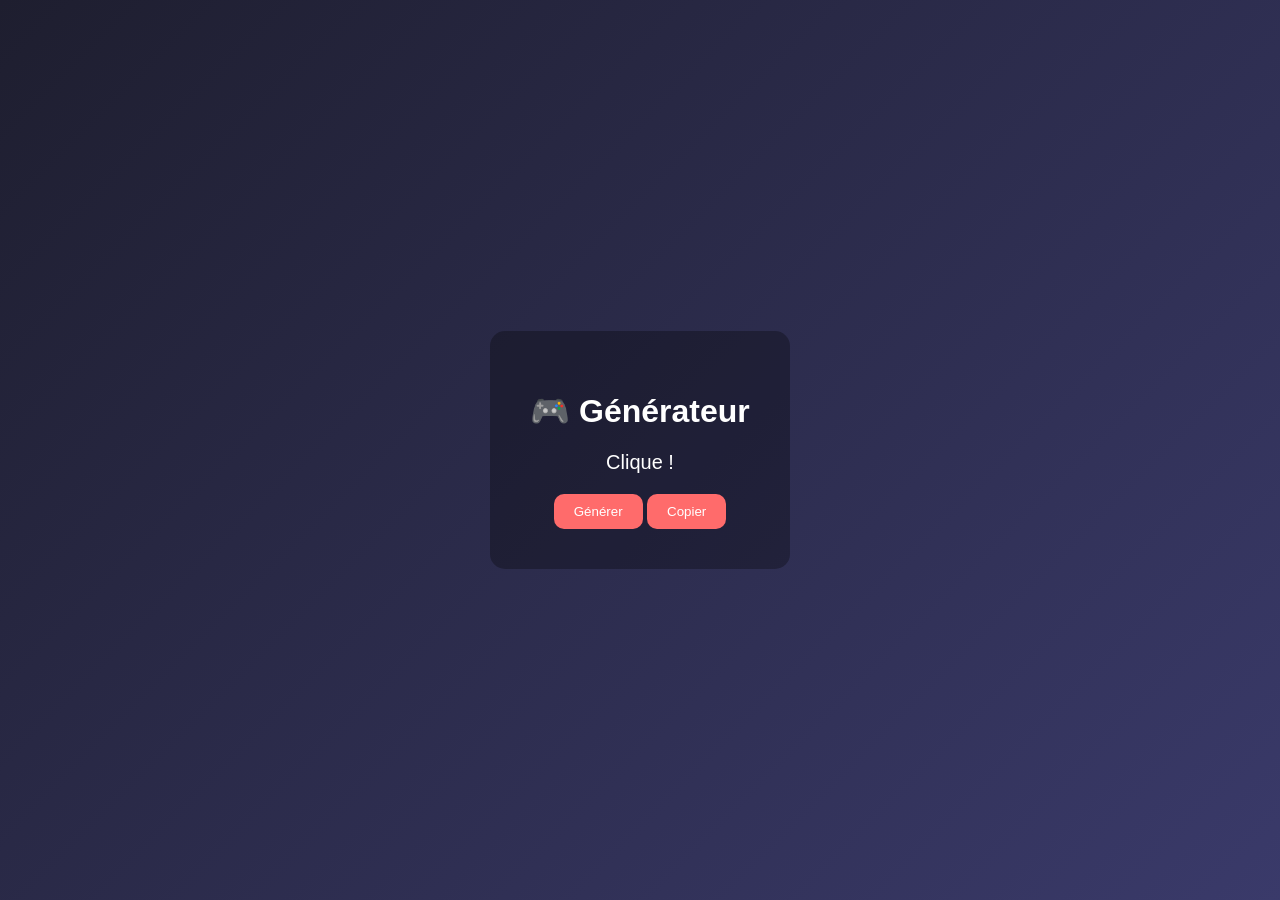
==== index.html @ a1f5998e "Add files via upload" ====
<!DOCTYPE html>
<html lang="fr">
<head>
  <meta charset="UTF-8">
  <title>Générateur d'idées</title>

  <style>
    body {
      margin: 0;
      font-family: Arial, sans-serif;
      background: linear-gradient(135deg, #1e1e2f, #3a3a6a);
      color: white;
      display: flex;
      align-items: center;
      justify-content: center;
      height: 100vh;
      text-align: center;
    }

    .container {
      background: rgba(0,0,0,0.3);
      padding: 40px;
      border-radius: 15px;
    }

    #idea {
      font-size: 20px;
      margin: 20px 0;
    }

    button {
      padding: 10px 20px;
      border: none;
      border-radius: 10px;
      background: #ff6b6b;
      color: white;
      cursor: pointer;
    }
  </style>
</head>

<body>

<div class="container">
  <h1>🎮 Générateur</h1>
  <div id="idea">Clique !</div>
  <button onclick="generateIdea()">Générer</button>
  <button onclick="copyIdea()">Copier</button>
</div>

<script>
function generateIdea() {
  const idea = "Un jeu de gestion avec des zombies 🔥";
  const element = document.getElementById("idea");

  element.style.opacity = 0;

  setTimeout(() => {
    element.textContent = idea;
    element.style.opacity = 1;
  }, 200);
}
function copyIdea() {
  const text = document.getElementById("idea").textContent;
  navigator.clipboard.writeText(text);
  alert("Copié !");
}
</script>

</body>
</html>
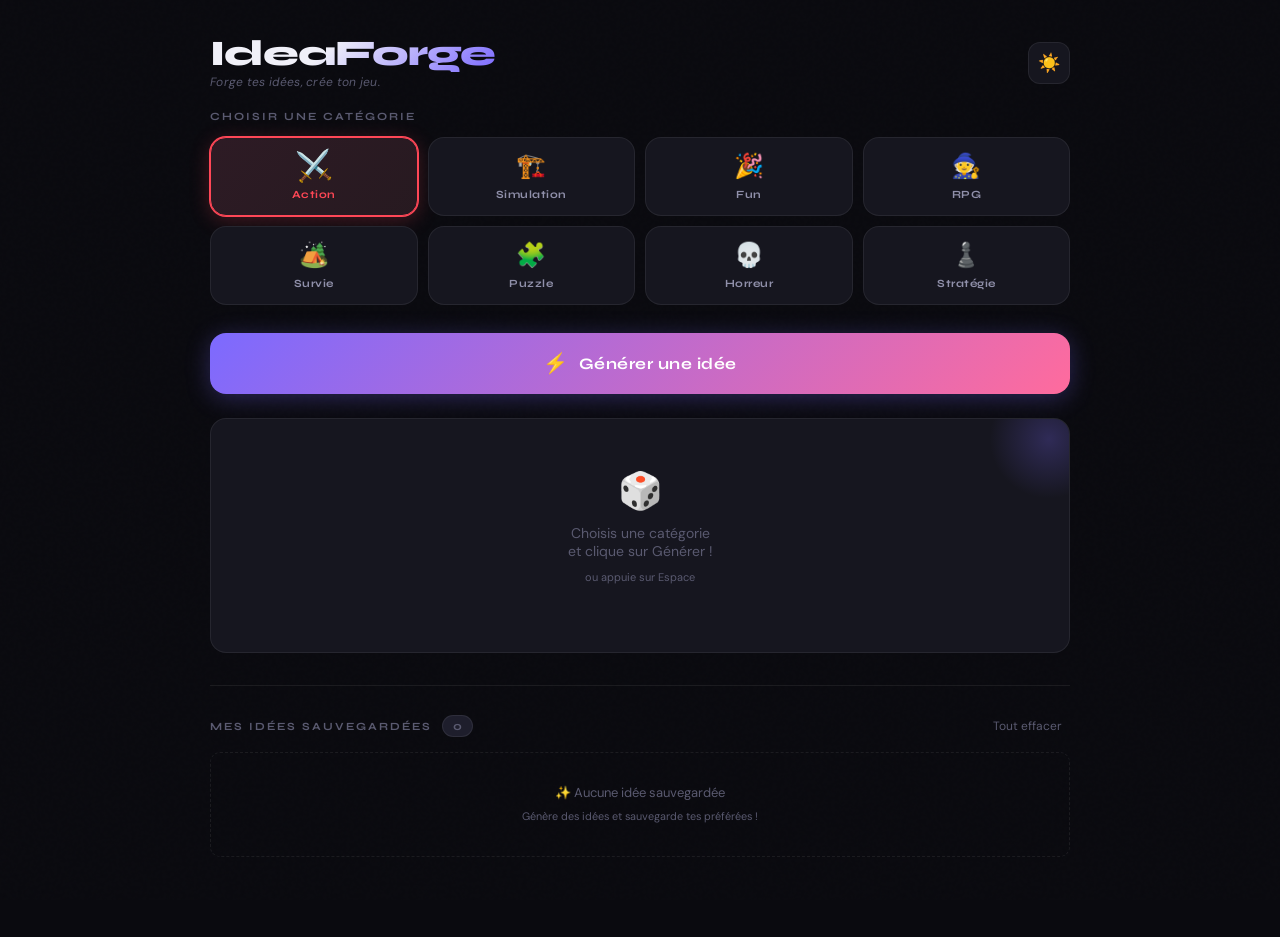
==== commit d30b6429: "Add files via upload" ====
--- a/index.html
+++ b/index.html
@@ -1,71 +1,85 @@
-<!DOCTYPE html>
-<html lang="fr">
-<head>
-  <meta charset="UTF-8">
-  <title>Générateur d'idées</title>
-
-  <style>
-    body {
-      margin: 0;
-      font-family: Arial, sans-serif;
-      background: linear-gradient(135deg, #1e1e2f, #3a3a6a);
-      color: white;
-      display: flex;
-      align-items: center;
-      justify-content: center;
-      height: 100vh;
-      text-align: center;
-    }
-
-    .container {
-      background: rgba(0,0,0,0.3);
-      padding: 40px;
-      border-radius: 15px;
-    }
-
-    #idea {
-      font-size: 20px;
-      margin: 20px 0;
-    }
-
-    button {
-      padding: 10px 20px;
-      border: none;
-      border-radius: 10px;
-      background: #ff6b6b;
-      color: white;
-      cursor: pointer;
-    }
-  </style>
-</head>
-
-<body>
-
-<div class="container">
-  <h1>🎮 Générateur</h1>
-  <div id="idea">Clique !</div>
-  <button onclick="generateIdea()">Générer</button>
-  <button onclick="copyIdea()">Copier</button>
-</div>
-
-<script>
-function generateIdea() {
-  const idea = "Un jeu de gestion avec des zombies 🔥";
-  const element = document.getElementById("idea");
-
-  element.style.opacity = 0;
-
-  setTimeout(() => {
-    element.textContent = idea;
-    element.style.opacity = 1;
-  }, 200);
-}
-function copyIdea() {
-  const text = document.getElementById("idea").textContent;
-  navigator.clipboard.writeText(text);
-  alert("Copié !");
-}
-</script>
-
-</body>
-</html>+<!DOCTYPE html>
+<html lang="fr" data-theme="dark">
+<head>
+  <meta charset="UTF-8">
+  <meta name="viewport" content="width=device-width, initial-scale=1.0">
+  <meta name="description" content="Génère des idées de jeux uniques et variées. Forge tes idées, crée ton jeu.">
+  <title>IdeaForge — Générateur d'idées de jeux</title>
+  <link rel="stylesheet" href="style.css">
+</head>
+<body>
+
+<!-- Particle layer -->
+<div class="particles" id="particles" aria-hidden="true"></div>
+
+<!-- App wrapper -->
+<div class="app">
+
+  <!-- ── HEADER ─────────────────────────────── -->
+  <header class="header">
+    <div class="logo">
+      <span class="logo-title">IdeaForge</span>
+      <span class="logo-slogan">Forge tes idées, crée ton jeu.</span>
+    </div>
+    <div class="header-actions">
+      <button class="btn-icon" id="btn-theme" title="Changer le thème" aria-label="Basculer thème">🌙</button>
+    </div>
+  </header>
+
+  <!-- ── CATEGORIES ────────────────────────── -->
+  <div class="section-label">Choisir une catégorie</div>
+  <div class="categories" id="categories-grid" role="group" aria-label="Catégories de jeux">
+    <!-- Injected by JS -->
+  </div>
+
+  <!-- ── GENERATE BUTTON ───────────────────── -->
+  <div class="generate-zone">
+    <button class="btn-generate" id="btn-generate" aria-label="Générer une idée">
+      <span class="btn-inner">
+        <span class="spark">⚡</span>
+        Générer une idée
+      </span>
+    </button>
+  </div>
+
+  <!-- ── IDEA CARD ──────────────────────────── -->
+  <div class="idea-card" id="idea-card" role="region" aria-label="Idée générée" aria-live="polite">
+    <div id="idea-placeholder" class="idea-placeholder">
+      <span class="idea-placeholder-icon">🎲</span>
+      <p>Choisis une catégorie<br>et clique sur Générer !</p>
+      <small style="color:var(--text3); font-size:11px;">ou appuie sur Espace</small>
+    </div>
+    <div id="idea-content" class="idea-content">
+      <!-- Injected by JS -->
+    </div>
+    <div id="action-buttons" style="display:flex; gap:10px; flex-wrap:wrap;">
+      <!-- Injected by JS -->
+    </div>
+  </div>
+
+  <!-- ── SAVED IDEAS ────────────────────────── -->
+  <section class="saved-section" aria-label="Idées sauvegardées">
+    <hr class="divider">
+    <div class="saved-header">
+      <div style="display:flex; align-items:center; gap:10px;">
+        <span class="section-label" style="margin-bottom:0">Mes idées sauvegardées</span>
+        <span class="saved-count" id="saved-count">0</span>
+      </div>
+      <button class="btn-clear" id="btn-clear-saved" aria-label="Tout effacer">Tout effacer</button>
+    </div>
+    <div class="saved-list" id="saved-list" role="list">
+      <!-- Injected by JS -->
+    </div>
+  </section>
+
+</div>
+
+<!-- Toast container -->
+<div class="toast-container" id="toast-container" aria-live="assertive" aria-atomic="true"></div>
+
+<!-- Scripts -->
+<script src="data.js"></script>
+<script src="app.js"></script>
+
+</body>
+</html>
--- a/style.css
+++ b/style.css
@@ -0,0 +1,698 @@
+/* ═══════════════════════════════════════════════
+   IDEAFORGE — STYLES
+   ═══════════════════════════════════════════════ */
+
+@import url('https://fonts.googleapis.com/css2?family=Syne:wght@400;600;700;800&family=DM+Sans:ital,opsz,wght@0,9..40,300;0,9..40,400;0,9..40,500;1,9..40,300&display=swap');
+
+/* ── RESET & BASE ─────────────────────────────── */
+*, *::before, *::after { box-sizing: border-box; margin: 0; padding: 0; }
+
+:root {
+  --bg: #0a0a0f;
+  --bg2: #111118;
+  --bg3: #1a1a25;
+  --surface: #16161f;
+  --surface2: #1e1e2c;
+  --border: rgba(255,255,255,0.07);
+  --text: #f0f0f8;
+  --text2: #9090aa;
+  --text3: #5a5a70;
+  --accent: #7c6aff;
+  --accent2: #ff6b9d;
+  --accent-glow: rgba(124,106,255,0.25);
+  --radius: 16px;
+  --radius-sm: 10px;
+  --shadow: 0 8px 32px rgba(0,0,0,0.4);
+  --transition: all 0.25s cubic-bezier(0.4, 0, 0.2, 1);
+}
+
+[data-theme="light"] {
+  --bg: #f2f2fa;
+  --bg2: #e8e8f4;
+  --bg3: #dcdcee;
+  --surface: #ffffff;
+  --surface2: #f5f5ff;
+  --border: rgba(0,0,0,0.08);
+  --text: #0f0f1a;
+  --text2: #5a5a78;
+  --text3: #9a9ab8;
+  --accent-glow: rgba(124,106,255,0.12);
+  --shadow: 0 8px 32px rgba(0,0,0,0.1);
+}
+
+html { scroll-behavior: smooth; }
+
+body {
+  font-family: 'DM Sans', sans-serif;
+  background: var(--bg);
+  color: var(--text);
+  min-height: 100vh;
+  overflow-x: hidden;
+  transition: background 0.4s ease, color 0.4s ease;
+}
+
+/* ── NOISE OVERLAY ───────────────────────────── */
+body::before {
+  content: '';
+  position: fixed;
+  inset: 0;
+  background-image: url("data:image/svg+xml,%3Csvg viewBox='0 0 256 256' xmlns='http://www.w3.org/2000/svg'%3E%3Cfilter id='noise'%3E%3CfeTurbulence type='fractalNoise' baseFrequency='0.9' numOctaves='4' stitchTiles='stitch'/%3E%3C/filter%3E%3Crect width='100%25' height='100%25' filter='url(%23noise)' opacity='0.03'/%3E%3C/svg%3E");
+  pointer-events: none;
+  z-index: 0;
+  opacity: 0.4;
+}
+
+/* ── SCROLLBAR ───────────────────────────────── */
+::-webkit-scrollbar { width: 6px; }
+::-webkit-scrollbar-track { background: var(--bg); }
+::-webkit-scrollbar-thumb { background: var(--border); border-radius: 99px; }
+
+/* ── LAYOUT ──────────────────────────────────── */
+.app {
+  max-width: 900px;
+  margin: 0 auto;
+  padding: 0 20px 80px;
+  position: relative;
+  z-index: 1;
+}
+
+/* ── HEADER ──────────────────────────────────── */
+.header {
+  padding: 36px 0 20px;
+  display: flex;
+  align-items: center;
+  justify-content: space-between;
+  gap: 16px;
+}
+
+.logo {
+  display: flex;
+  flex-direction: column;
+  gap: 2px;
+}
+
+.logo-title {
+  font-family: 'Syne', sans-serif;
+  font-weight: 800;
+  font-size: clamp(26px, 5vw, 36px);
+  letter-spacing: -1px;
+  line-height: 1;
+  background: linear-gradient(135deg, var(--text) 40%, var(--accent));
+  -webkit-background-clip: text;
+  -webkit-text-fill-color: transparent;
+  background-clip: text;
+}
+
+.logo-slogan {
+  font-size: 12px;
+  color: var(--text3);
+  font-style: italic;
+  letter-spacing: 0.3px;
+}
+
+.header-actions {
+  display: flex;
+  gap: 10px;
+  align-items: center;
+}
+
+.btn-icon {
+  width: 42px;
+  height: 42px;
+  border-radius: 12px;
+  border: 1px solid var(--border);
+  background: var(--surface);
+  color: var(--text2);
+  cursor: pointer;
+  display: flex;
+  align-items: center;
+  justify-content: center;
+  font-size: 18px;
+  transition: var(--transition);
+}
+
+.btn-icon:hover {
+  background: var(--surface2);
+  color: var(--text);
+  border-color: var(--accent);
+  transform: translateY(-1px);
+}
+
+/* ── CATEGORIES ──────────────────────────────── */
+.section-label {
+  font-family: 'Syne', sans-serif;
+  font-size: 11px;
+  font-weight: 700;
+  letter-spacing: 2px;
+  text-transform: uppercase;
+  color: var(--text3);
+  margin-bottom: 14px;
+}
+
+.categories {
+  display: grid;
+  grid-template-columns: repeat(4, 1fr);
+  gap: 10px;
+  margin-bottom: 28px;
+}
+
+.category-card {
+  background: var(--surface);
+  border: 1px solid var(--border);
+  border-radius: var(--radius);
+  padding: 14px 10px;
+  cursor: pointer;
+  transition: var(--transition);
+  text-align: center;
+  position: relative;
+  overflow: hidden;
+  user-select: none;
+}
+
+.category-card::before {
+  content: '';
+  position: absolute;
+  inset: 0;
+  background: var(--cat-bg, transparent);
+  opacity: 0;
+  transition: opacity 0.3s ease;
+  border-radius: inherit;
+}
+
+.category-card:hover::before,
+.category-card.active::before {
+  opacity: 0.1;
+}
+
+.category-card.active {
+  border-color: var(--cat-color, var(--accent));
+  box-shadow: 0 0 0 1px var(--cat-color, var(--accent)), 0 4px 20px var(--cat-glow, var(--accent-glow));
+}
+
+.category-card:hover {
+  transform: translateY(-2px);
+  border-color: var(--cat-color, var(--accent));
+}
+
+.category-emoji {
+  font-size: 24px;
+  display: block;
+  margin-bottom: 6px;
+  transition: transform 0.3s ease;
+}
+
+.category-card:hover .category-emoji,
+.category-card.active .category-emoji {
+  transform: scale(1.2) rotate(-5deg);
+}
+
+.category-label {
+  font-family: 'Syne', sans-serif;
+  font-size: 11px;
+  font-weight: 700;
+  color: var(--text2);
+  letter-spacing: 0.5px;
+}
+
+.category-card.active .category-label {
+  color: var(--cat-color, var(--accent));
+}
+
+/* ── GENERATE BUTTON ─────────────────────────── */
+.generate-zone {
+  margin-bottom: 24px;
+}
+
+.btn-generate {
+  width: 100%;
+  padding: 18px 28px;
+  border-radius: var(--radius);
+  border: none;
+  background: linear-gradient(135deg, var(--accent), var(--accent2));
+  color: white;
+  font-family: 'Syne', sans-serif;
+  font-size: 16px;
+  font-weight: 700;
+  letter-spacing: 0.5px;
+  cursor: pointer;
+  position: relative;
+  overflow: hidden;
+  transition: var(--transition);
+  box-shadow: 0 4px 24px rgba(124, 106, 255, 0.3);
+}
+
+.btn-generate::before {
+  content: '';
+  position: absolute;
+  top: 0; left: -100%;
+  width: 100%; height: 100%;
+  background: linear-gradient(90deg, transparent, rgba(255,255,255,0.15), transparent);
+  transition: left 0.5s ease;
+}
+
+.btn-generate:hover::before {
+  left: 100%;
+}
+
+.btn-generate:hover {
+  transform: translateY(-2px);
+  box-shadow: 0 8px 36px rgba(124, 106, 255, 0.45);
+}
+
+.btn-generate:active {
+  transform: translateY(0);
+}
+
+.btn-generate.loading {
+  opacity: 0.7;
+  pointer-events: none;
+}
+
+.btn-generate .btn-inner {
+  display: flex;
+  align-items: center;
+  justify-content: center;
+  gap: 10px;
+}
+
+.btn-generate .spark {
+  font-size: 20px;
+  animation: spin-spark 3s linear infinite;
+}
+
+@keyframes spin-spark {
+  0%, 100% { transform: rotate(0deg) scale(1); }
+  50% { transform: rotate(180deg) scale(1.2); }
+}
+
+/* ── IDEA CARD ───────────────────────────────── */
+.idea-card {
+  background: var(--surface);
+  border: 1px solid var(--border);
+  border-radius: var(--radius);
+  padding: 28px;
+  margin-bottom: 24px;
+  min-height: 160px;
+  display: flex;
+  flex-direction: column;
+  justify-content: space-between;
+  gap: 20px;
+  position: relative;
+  overflow: hidden;
+  transition: var(--transition);
+}
+
+.idea-card.has-idea {
+  border-color: rgba(124,106,255,0.2);
+  box-shadow: 0 4px 32px var(--accent-glow);
+}
+
+.idea-card::after {
+  content: '';
+  position: absolute;
+  top: -40px; right: -40px;
+  width: 120px; height: 120px;
+  border-radius: 50%;
+  background: radial-gradient(circle, var(--accent-glow) 0%, transparent 70%);
+  pointer-events: none;
+}
+
+.idea-placeholder {
+  display: flex;
+  flex-direction: column;
+  align-items: center;
+  justify-content: center;
+  height: 100%;
+  gap: 10px;
+  color: var(--text3);
+  font-size: 14px;
+  text-align: center;
+  padding: 20px;
+}
+
+.idea-placeholder-icon {
+  font-size: 36px;
+  animation: float 3s ease-in-out infinite;
+}
+
+@keyframes float {
+  0%, 100% { transform: translateY(0); }
+  50% { transform: translateY(-8px); }
+}
+
+.idea-content {
+  display: none;
+}
+
+.idea-content.visible {
+  display: block;
+  animation: idea-enter 0.5s cubic-bezier(0.34, 1.56, 0.64, 1) forwards;
+}
+
+@keyframes idea-enter {
+  from { opacity: 0; transform: translateY(16px) scale(0.97); }
+  to { opacity: 1; transform: translateY(0) scale(1); }
+}
+
+.idea-badge {
+  display: inline-flex;
+  align-items: center;
+  gap: 6px;
+  padding: 4px 12px;
+  border-radius: 99px;
+  font-size: 11px;
+  font-weight: 700;
+  font-family: 'Syne', sans-serif;
+  letter-spacing: 0.5px;
+  text-transform: uppercase;
+  background: var(--cat-glow-badge, var(--accent-glow));
+  color: var(--cat-color-badge, var(--accent));
+  border: 1px solid var(--cat-color-badge, var(--accent));
+  margin-bottom: 14px;
+}
+
+.idea-text {
+  font-size: clamp(15px, 2.5vw, 17px);
+  line-height: 1.65;
+  color: var(--text);
+}
+
+.idea-text strong {
+  color: var(--accent);
+  font-weight: 600;
+}
+
+.idea-tags {
+  display: flex;
+  flex-wrap: wrap;
+  gap: 8px;
+  margin-top: 14px;
+}
+
+.idea-tag {
+  padding: 4px 10px;
+  border-radius: 8px;
+  background: var(--bg3);
+  border: 1px solid var(--border);
+  font-size: 11px;
+  color: var(--text2);
+}
+
+.idea-actions {
+  display: flex;
+  gap: 10px;
+  align-items: center;
+  flex-wrap: wrap;
+}
+
+.btn-action {
+  display: flex;
+  align-items: center;
+  gap: 7px;
+  padding: 9px 16px;
+  border-radius: var(--radius-sm);
+  border: 1px solid var(--border);
+  background: var(--surface2);
+  color: var(--text2);
+  font-size: 13px;
+  font-family: 'DM Sans', sans-serif;
+  font-weight: 500;
+  cursor: pointer;
+  transition: var(--transition);
+}
+
+.btn-action:hover {
+  background: var(--bg3);
+  color: var(--text);
+  border-color: var(--accent);
+  transform: translateY(-1px);
+}
+
+.btn-action.liked {
+  background: rgba(255, 75, 75, 0.1);
+  border-color: #ff4b4b;
+  color: #ff4b4b;
+}
+
+.btn-action.saved {
+  background: rgba(124, 106, 255, 0.1);
+  border-color: var(--accent);
+  color: var(--accent);
+}
+
+.like-count {
+  font-weight: 700;
+  min-width: 16px;
+}
+
+/* ── SAVED IDEAS ─────────────────────────────── */
+.saved-section {
+  margin-top: 32px;
+}
+
+.saved-header {
+  display: flex;
+  align-items: center;
+  justify-content: space-between;
+  margin-bottom: 14px;
+}
+
+.saved-count {
+  background: var(--surface2);
+  border: 1px solid var(--border);
+  padding: 3px 10px;
+  border-radius: 99px;
+  font-size: 12px;
+  color: var(--text3);
+  font-family: 'Syne', sans-serif;
+  font-weight: 700;
+}
+
+.btn-clear {
+  background: none;
+  border: none;
+  color: var(--text3);
+  font-size: 12px;
+  cursor: pointer;
+  font-family: 'DM Sans', sans-serif;
+  transition: color 0.2s;
+  padding: 4px 8px;
+  border-radius: 6px;
+}
+
+.btn-clear:hover { color: #ff4b4b; }
+
+.saved-list {
+  display: flex;
+  flex-direction: column;
+  gap: 10px;
+}
+
+.saved-item {
+  background: var(--surface);
+  border: 1px solid var(--border);
+  border-radius: var(--radius-sm);
+  padding: 14px 18px;
+  display: flex;
+  align-items: center;
+  gap: 14px;
+  transition: var(--transition);
+  animation: slide-in 0.3s ease forwards;
+}
+
+@keyframes slide-in {
+  from { opacity: 0; transform: translateX(-12px); }
+  to { opacity: 1; transform: translateX(0); }
+}
+
+.saved-item:hover {
+  border-color: rgba(124,106,255,0.3);
+  transform: translateX(4px);
+}
+
+.saved-item-emoji {
+  font-size: 20px;
+  flex-shrink: 0;
+}
+
+.saved-item-text {
+  flex: 1;
+  font-size: 13px;
+  color: var(--text2);
+  line-height: 1.4;
+}
+
+.saved-item-text strong {
+  color: var(--text);
+  font-weight: 500;
+}
+
+.saved-item-likes {
+  font-size: 12px;
+  color: var(--text3);
+  display: flex;
+  align-items: center;
+  gap: 4px;
+  flex-shrink: 0;
+}
+
+.saved-item-delete {
+  background: none;
+  border: none;
+  color: var(--text3);
+  cursor: pointer;
+  font-size: 14px;
+  padding: 4px;
+  border-radius: 6px;
+  transition: color 0.2s, background 0.2s;
+  flex-shrink: 0;
+}
+
+.saved-item-delete:hover {
+  color: #ff4b4b;
+  background: rgba(255, 75, 75, 0.1);
+}
+
+.saved-empty {
+  text-align: center;
+  color: var(--text3);
+  font-size: 13px;
+  padding: 28px;
+  border: 1px dashed var(--border);
+  border-radius: var(--radius-sm);
+  line-height: 1.8;
+}
+
+/* ── TOAST ───────────────────────────────────── */
+.toast-container {
+  position: fixed;
+  bottom: 28px;
+  left: 50%;
+  transform: translateX(-50%);
+  z-index: 1000;
+  display: flex;
+  flex-direction: column;
+  gap: 8px;
+  align-items: center;
+  pointer-events: none;
+}
+
+.toast {
+  background: var(--text);
+  color: var(--bg);
+  padding: 10px 20px;
+  border-radius: 99px;
+  font-size: 13px;
+  font-weight: 500;
+  white-space: nowrap;
+  animation: toast-in 0.3s cubic-bezier(0.34, 1.56, 0.64, 1) forwards;
+}
+
+.toast.hide {
+  animation: toast-out 0.3s ease forwards;
+}
+
+@keyframes toast-in {
+  from { opacity: 0; transform: translateY(16px) scale(0.9); }
+  to { opacity: 1; transform: translateY(0) scale(1); }
+}
+
+@keyframes toast-out {
+  to { opacity: 0; transform: translateY(-8px) scale(0.95); }
+}
+
+/* ── PARTICLES ───────────────────────────────── */
+.particles {
+  position: fixed;
+  inset: 0;
+  pointer-events: none;
+  z-index: 0;
+  overflow: hidden;
+}
+
+.particle {
+  position: absolute;
+  width: 2px;
+  height: 2px;
+  border-radius: 50%;
+  background: var(--accent);
+  opacity: 0;
+  animation: particle-float var(--dur) ease-in-out infinite var(--delay);
+}
+
+@keyframes particle-float {
+  0% { opacity: 0; transform: translateY(0) scale(0); }
+  20% { opacity: 0.6; transform: translateY(-20px) scale(1); }
+  80% { opacity: 0.3; transform: translateY(-80px) scale(0.8); }
+  100% { opacity: 0; transform: translateY(-120px) scale(0); }
+}
+
+/* ── PULSE ANIMATION on generate ─────────────── */
+@keyframes pulse-ring {
+  0% { transform: scale(1); opacity: 0.8; }
+  100% { transform: scale(1.8); opacity: 0; }
+}
+
+.btn-generate.pulsing::after {
+  content: '';
+  position: absolute;
+  inset: 0;
+  border-radius: inherit;
+  background: linear-gradient(135deg, var(--accent), var(--accent2));
+  animation: pulse-ring 0.6s ease-out forwards;
+}
+
+/* ── DIVIDER ─────────────────────────────────── */
+.divider {
+  border: none;
+  border-top: 1px solid var(--border);
+  margin: 28px 0;
+}
+
+/* ── RESPONSIVE ──────────────────────────────── */
+@media (max-width: 600px) {
+  .categories {
+    grid-template-columns: repeat(4, 1fr);
+    gap: 8px;
+  }
+
+  .category-card {
+    padding: 10px 6px;
+  }
+
+  .category-emoji {
+    font-size: 20px;
+  }
+
+  .category-label {
+    font-size: 9px;
+  }
+
+  .idea-card {
+    padding: 20px;
+  }
+
+  .idea-actions {
+    gap: 8px;
+  }
+
+  .btn-action {
+    padding: 8px 12px;
+    font-size: 12px;
+  }
+
+  .header {
+    padding: 24px 0 16px;
+  }
+}
+
+@media (max-width: 380px) {
+  .categories {
+    grid-template-columns: repeat(4, 1fr);
+    gap: 6px;
+  }
+
+  .category-label {
+    display: none;
+  }
+}
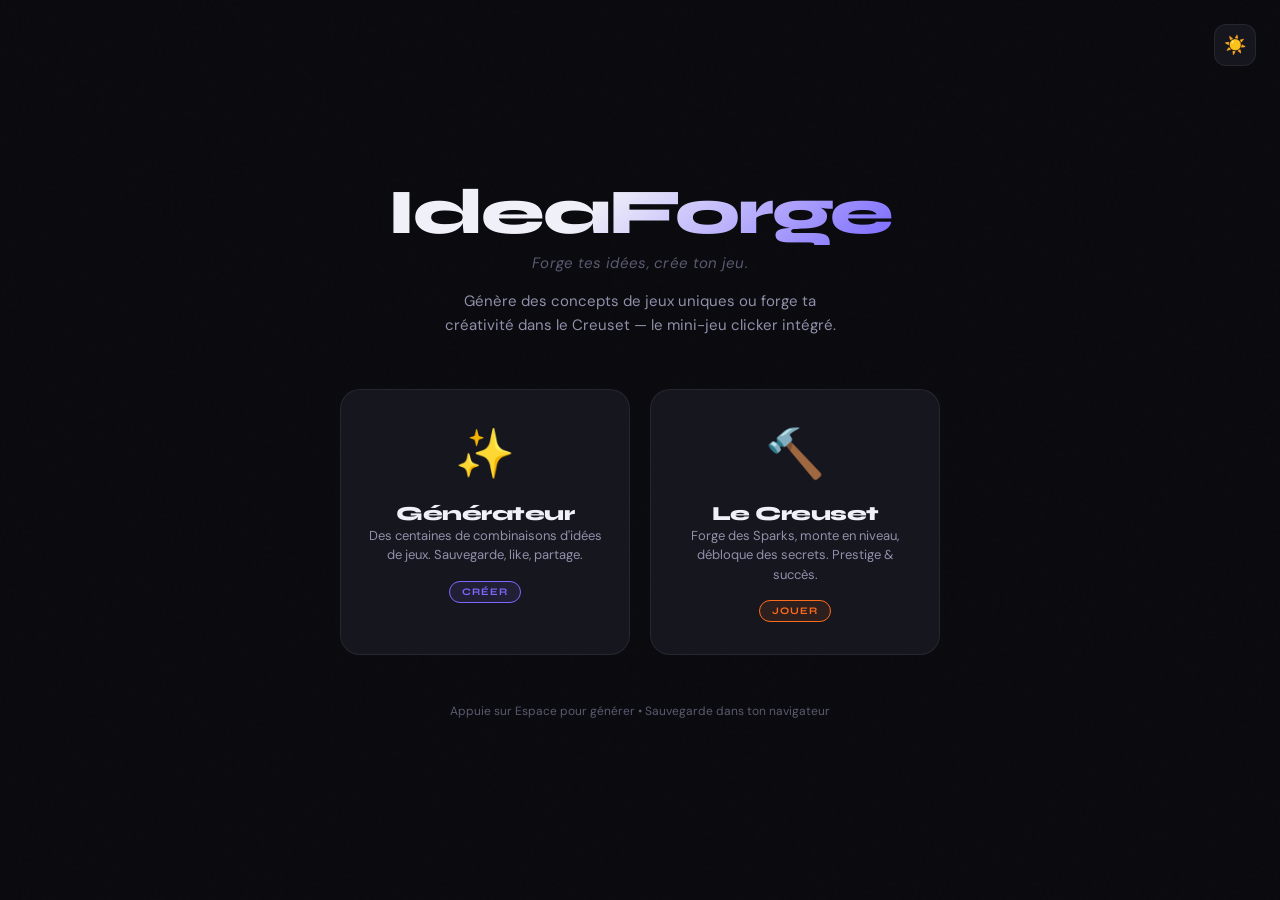
==== commit b734d031: "Add files via upload" ====
--- a/index.html
+++ b/index.html
@@ -3,83 +3,236 @@
 <head>
   <meta charset="UTF-8">
   <meta name="viewport" content="width=device-width, initial-scale=1.0">
-  <meta name="description" content="Génère des idées de jeux uniques et variées. Forge tes idées, crée ton jeu.">
-  <title>IdeaForge — Générateur d'idées de jeux</title>
+  <title>IdeaForge — Forge tes idées, crée ton jeu.</title>
   <link rel="stylesheet" href="style.css">
+  <style>
+    .home-wrap {
+      min-height: 100vh;
+      display: flex;
+      flex-direction: column;
+      align-items: center;
+      justify-content: center;
+      padding: 40px 20px;
+      position: relative;
+      z-index: 1;
+    }
+
+    .home-logo {
+      text-align: center;
+      margin-bottom: 16px;
+    }
+
+    .home-logo .logo-title {
+      font-size: clamp(38px, 8vw, 64px);
+      letter-spacing: -2px;
+    }
+
+    .home-logo .logo-slogan {
+      font-size: 15px;
+      margin-top: 6px;
+      display: block;
+    }
+
+    .home-subtitle {
+      color: var(--text2);
+      font-size: 15px;
+      text-align: center;
+      max-width: 420px;
+      line-height: 1.6;
+      margin-bottom: 52px;
+    }
+
+    .mode-grid {
+      display: grid;
+      grid-template-columns: 1fr 1fr;
+      gap: 20px;
+      width: 100%;
+      max-width: 600px;
+    }
+
+    .mode-card {
+      background: var(--surface);
+      border: 1px solid var(--border);
+      border-radius: 20px;
+      padding: 32px 24px;
+      cursor: pointer;
+      text-decoration: none;
+      display: flex;
+      flex-direction: column;
+      align-items: center;
+      gap: 16px;
+      text-align: center;
+      transition: all 0.3s cubic-bezier(0.34, 1.56, 0.64, 1);
+      position: relative;
+      overflow: hidden;
+    }
+
+    .mode-card::before {
+      content: '';
+      position: absolute;
+      inset: 0;
+      opacity: 0;
+      transition: opacity 0.3s ease;
+      border-radius: inherit;
+    }
+
+    .mode-card.generator::before {
+      background: linear-gradient(135deg, rgba(124,106,255,0.08), rgba(255,107,157,0.08));
+    }
+
+    .mode-card.clicker::before {
+      background: linear-gradient(135deg, rgba(255,107,29,0.08), rgba(255,200,50,0.08));
+    }
+
+    .mode-card:hover::before { opacity: 1; }
+
+    .mode-card:hover {
+      transform: translateY(-6px) scale(1.02);
+      box-shadow: var(--shadow);
+    }
+
+    .mode-card.generator:hover {
+      border-color: var(--accent);
+      box-shadow: 0 12px 48px rgba(124,106,255,0.2);
+    }
+
+    .mode-card.clicker:hover {
+      border-color: #ff6b1d;
+      box-shadow: 0 12px 48px rgba(255,107,29,0.2);
+    }
+
+    .mode-icon {
+      font-size: 48px;
+      display: block;
+      animation: float 3s ease-in-out infinite;
+    }
+
+    .mode-card.clicker .mode-icon {
+      animation-delay: -1.5s;
+    }
+
+    .mode-title {
+      font-family: 'Syne', sans-serif;
+      font-size: 20px;
+      font-weight: 800;
+      letter-spacing: -0.5px;
+      color: var(--text);
+    }
+
+    .mode-desc {
+      font-size: 13px;
+      color: var(--text2);
+      line-height: 1.5;
+    }
+
+    .mode-badge {
+      font-family: 'Syne', sans-serif;
+      font-size: 10px;
+      font-weight: 700;
+      letter-spacing: 1px;
+      text-transform: uppercase;
+      padding: 4px 12px;
+      border-radius: 99px;
+      border: 1px solid;
+    }
+
+    .mode-card.generator .mode-badge {
+      background: rgba(124,106,255,0.1);
+      color: var(--accent);
+      border-color: var(--accent);
+    }
+
+    .mode-card.clicker .mode-badge {
+      background: rgba(255,107,29,0.1);
+      color: #ff6b1d;
+      border-color: #ff6b1d;
+    }
+
+    .home-footer {
+      margin-top: 48px;
+      color: var(--text3);
+      font-size: 12px;
+      text-align: center;
+    }
+
+    .btn-icon-home {
+      position: fixed;
+      top: 24px;
+      right: 24px;
+      z-index: 10;
+    }
+
+    @media (max-width: 480px) {
+      .mode-grid { grid-template-columns: 1fr; max-width: 320px; }
+      .mode-card { padding: 24px 20px; flex-direction: row; text-align: left; gap: 16px; }
+      .mode-icon { font-size: 36px; }
+    }
+  </style>
 </head>
 <body>
-
-<!-- Particle layer -->
 <div class="particles" id="particles" aria-hidden="true"></div>
 
-<!-- App wrapper -->
-<div class="app">
-
-  <!-- ── HEADER ─────────────────────────────── -->
-  <header class="header">
-    <div class="logo">
-      <span class="logo-title">IdeaForge</span>
-      <span class="logo-slogan">Forge tes idées, crée ton jeu.</span>
-    </div>
-    <div class="header-actions">
-      <button class="btn-icon" id="btn-theme" title="Changer le thème" aria-label="Basculer thème">🌙</button>
-    </div>
-  </header>
-
-  <!-- ── CATEGORIES ────────────────────────── -->
-  <div class="section-label">Choisir une catégorie</div>
-  <div class="categories" id="categories-grid" role="group" aria-label="Catégories de jeux">
-    <!-- Injected by JS -->
+<button class="btn-icon btn-icon-home" id="btn-theme" title="Changer le thème" aria-label="Thème">🌙</button>
+
+<div class="home-wrap">
+  <div class="home-logo logo">
+    <span class="logo-title">IdeaForge</span>
+    <span class="logo-slogan">Forge tes idées, crée ton jeu.</span>
   </div>
 
-  <!-- ── GENERATE BUTTON ───────────────────── -->
-  <div class="generate-zone">
-    <button class="btn-generate" id="btn-generate" aria-label="Générer une idée">
-      <span class="btn-inner">
-        <span class="spark">⚡</span>
-        Générer une idée
-      </span>
-    </button>
+  <p class="home-subtitle">Génère des concepts de jeux uniques ou forge ta créativité dans le Creuset — le mini-jeu clicker intégré.</p>
+
+  <div class="mode-grid">
+    <a href="home.html" class="mode-card generator">
+      <span class="mode-icon">✨</span>
+      <div>
+        <div class="mode-title">Générateur</div>
+        <div class="mode-desc">Des centaines de combinaisons d'idées de jeux. Sauvegarde, like, partage.</div>
+      </div>
+      <span class="mode-badge">Créer</span>
+    </a>
+
+    <a href="clicker.html" class="mode-card clicker">
+      <span class="mode-icon">🔨</span>
+      <div>
+        <div class="mode-title">Le Creuset</div>
+        <div class="mode-desc">Forge des Sparks, monte en niveau, débloque des secrets. Prestige & succès.</div>
+      </div>
+      <span class="mode-badge">Jouer</span>
+    </a>
   </div>
 
-  <!-- ── IDEA CARD ──────────────────────────── -->
-  <div class="idea-card" id="idea-card" role="region" aria-label="Idée générée" aria-live="polite">
-    <div id="idea-placeholder" class="idea-placeholder">
-      <span class="idea-placeholder-icon">🎲</span>
-      <p>Choisis une catégorie<br>et clique sur Générer !</p>
-      <small style="color:var(--text3); font-size:11px;">ou appuie sur Espace</small>
-    </div>
-    <div id="idea-content" class="idea-content">
-      <!-- Injected by JS -->
-    </div>
-    <div id="action-buttons" style="display:flex; gap:10px; flex-wrap:wrap;">
-      <!-- Injected by JS -->
-    </div>
-  </div>
-
-  <!-- ── SAVED IDEAS ────────────────────────── -->
-  <section class="saved-section" aria-label="Idées sauvegardées">
-    <hr class="divider">
-    <div class="saved-header">
-      <div style="display:flex; align-items:center; gap:10px;">
-        <span class="section-label" style="margin-bottom:0">Mes idées sauvegardées</span>
-        <span class="saved-count" id="saved-count">0</span>
-      </div>
-      <button class="btn-clear" id="btn-clear-saved" aria-label="Tout effacer">Tout effacer</button>
-    </div>
-    <div class="saved-list" id="saved-list" role="list">
-      <!-- Injected by JS -->
-    </div>
-  </section>
-
+  <div class="home-footer">Appuie sur Espace pour générer • Sauvegarde dans ton navigateur</div>
 </div>
 
-<!-- Toast container -->
-<div class="toast-container" id="toast-container" aria-live="assertive" aria-atomic="true"></div>
-
-<!-- Scripts -->
-<script src="data.js"></script>
-<script src="app.js"></script>
-
+<div class="toast-container" id="toast-container"></div>
+
+<script>
+(function() {
+  function spawnParticles() {
+    const c = document.getElementById('particles');
+    for (let i = 0; i < 18; i++) {
+      const p = document.createElement('div');
+      p.className = 'particle';
+      p.style.cssText = `left:${Math.random()*100}%;top:${Math.random()*100}%;--dur:${4+Math.random()*6}s;--delay:${Math.random()*8}s;opacity:0`;
+      c.appendChild(p);
+    }
+  }
+  function applyTheme(t) {
+    document.documentElement.setAttribute('data-theme', t);
+    const btn = document.getElementById('btn-theme');
+    if (btn) btn.textContent = t === 'dark' ? '☀️' : '🌙';
+  }
+  const saved = localStorage.getItem('ideaforge_theme') || 'dark';
+  applyTheme(saved);
+  document.getElementById('btn-theme').addEventListener('click', () => {
+    const cur = document.documentElement.getAttribute('data-theme');
+    const next = cur === 'dark' ? 'light' : 'dark';
+    localStorage.setItem('ideaforge_theme', next);
+    applyTheme(next);
+  });
+  spawnParticles();
+})();
+</script>
 </body>
 </html>
